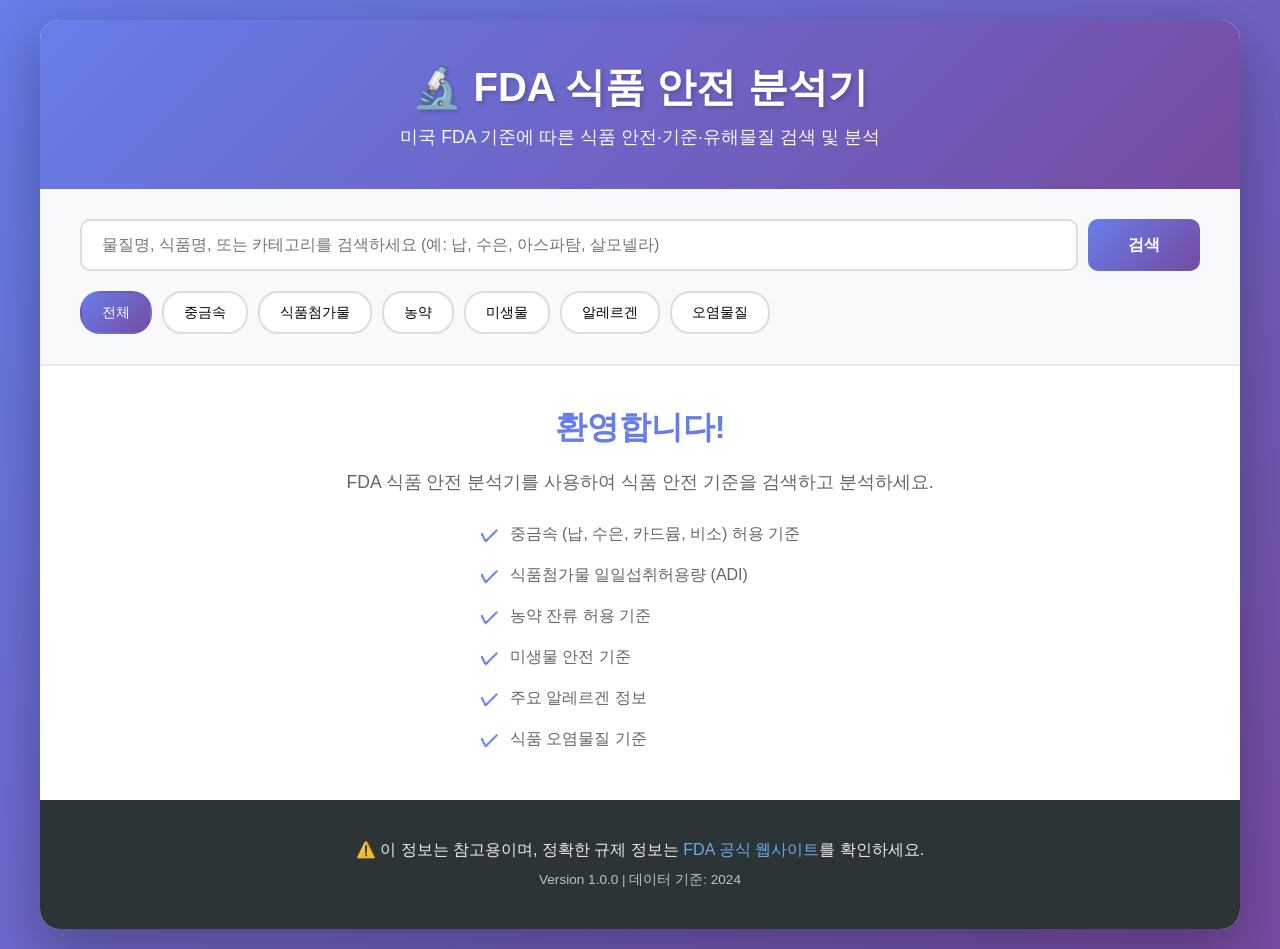
==== index.html @ 520efe3a "Add FDA food safety analyzer web application - Implement comprehensive FDA food safety standards dat" ====
<!DOCTYPE html>
<html lang="ko">
<head>
    <meta charset="UTF-8">
    <meta name="viewport" content="width=device-width, initial-scale=1.0">
    <title>FDA 식품 안전 분석기</title>
    <link rel="stylesheet" href="css/styles.css">
</head>
<body>
    <div class="container">
        <header>
            <h1>🔬 FDA 식품 안전 분석기</h1>
            <p class="subtitle">미국 FDA 기준에 따른 식품 안전·기준·유해물질 검색 및 분석</p>
        </header>

        <div class="search-section">
            <div class="search-box">
                <input type="text" id="searchInput" placeholder="물질명, 식품명, 또는 카테고리를 검색하세요 (예: 납, 수은, 아스파탐, 살모넬라)">
                <button id="searchBtn">검색</button>
            </div>

            <div class="filter-buttons">
                <button class="filter-btn active" data-category="all">전체</button>
                <button class="filter-btn" data-category="heavyMetals">중금속</button>
                <button class="filter-btn" data-category="additives">식품첨가물</button>
                <button class="filter-btn" data-category="pesticides">농약</button>
                <button class="filter-btn" data-category="microbiological">미생물</button>
                <button class="filter-btn" data-category="allergens">알레르겐</button>
                <button class="filter-btn" data-category="contaminants">오염물질</button>
            </div>
        </div>

        <div id="results" class="results-section">
            <div class="welcome-message">
                <h2>환영합니다!</h2>
                <p>FDA 식품 안전 분석기를 사용하여 식품 안전 기준을 검색하고 분석하세요.</p>
                <ul>
                    <li>중금속 (납, 수은, 카드뮴, 비소) 허용 기준</li>
                    <li>식품첨가물 일일섭취허용량 (ADI)</li>
                    <li>농약 잔류 허용 기준</li>
                    <li>미생물 안전 기준</li>
                    <li>주요 알레르겐 정보</li>
                    <li>식품 오염물질 기준</li>
                </ul>
            </div>
        </div>

        <div class="stats-section" id="statsSection" style="display: none;">
            <h3>검색 통계</h3>
            <div class="stats-grid">
                <div class="stat-card">
                    <div class="stat-number" id="totalResults">0</div>
                    <div class="stat-label">검색 결과</div>
                </div>
                <div class="stat-card">
                    <div class="stat-number" id="highSeverity">0</div>
                    <div class="stat-label">높은 위험도</div>
                </div>
                <div class="stat-card">
                    <div class="stat-number" id="fdaApproved">0</div>
                    <div class="stat-label">FDA 승인</div>
                </div>
            </div>
        </div>

        <footer>
            <p>⚠️ 이 정보는 참고용이며, 정확한 규제 정보는 <a href="https://www.fda.gov" target="_blank">FDA 공식 웹사이트</a>를 확인하세요.</p>
            <p class="version">Version 1.0.0 | 데이터 기준: 2024</p>
        </footer>
    </div>

    <script src="js/app.js"></script>
</body>
</html>
---- css/styles.css ----
* {
    margin: 0;
    padding: 0;
    box-sizing: border-box;
}

body {
    font-family: 'Segoe UI', Tahoma, Geneva, Verdana, sans-serif;
    background: linear-gradient(135deg, #667eea 0%, #764ba2 100%);
    min-height: 100vh;
    padding: 20px;
    color: #333;
}

.container {
    max-width: 1200px;
    margin: 0 auto;
    background: white;
    border-radius: 20px;
    box-shadow: 0 20px 60px rgba(0, 0, 0, 0.3);
    overflow: hidden;
}

header {
    background: linear-gradient(135deg, #667eea 0%, #764ba2 100%);
    color: white;
    padding: 40px;
    text-align: center;
}

header h1 {
    font-size: 2.5em;
    margin-bottom: 10px;
    text-shadow: 2px 2px 4px rgba(0, 0, 0, 0.2);
}

.subtitle {
    font-size: 1.1em;
    opacity: 0.95;
}

.search-section {
    padding: 30px 40px;
    background: #f8f9fa;
    border-bottom: 2px solid #e9ecef;
}

.search-box {
    display: flex;
    gap: 10px;
    margin-bottom: 20px;
}

#searchInput {
    flex: 1;
    padding: 15px 20px;
    border: 2px solid #ddd;
    border-radius: 10px;
    font-size: 1em;
    transition: all 0.3s ease;
}

#searchInput:focus {
    outline: none;
    border-color: #667eea;
    box-shadow: 0 0 0 3px rgba(102, 126, 234, 0.1);
}

#searchBtn {
    padding: 15px 40px;
    background: linear-gradient(135deg, #667eea 0%, #764ba2 100%);
    color: white;
    border: none;
    border-radius: 10px;
    font-size: 1em;
    font-weight: bold;
    cursor: pointer;
    transition: transform 0.2s ease, box-shadow 0.2s ease;
}

#searchBtn:hover {
    transform: translateY(-2px);
    box-shadow: 0 5px 15px rgba(102, 126, 234, 0.4);
}

#searchBtn:active {
    transform: translateY(0);
}

.filter-buttons {
    display: flex;
    flex-wrap: wrap;
    gap: 10px;
}

.filter-btn {
    padding: 10px 20px;
    background: white;
    border: 2px solid #ddd;
    border-radius: 20px;
    cursor: pointer;
    transition: all 0.3s ease;
    font-size: 0.9em;
}

.filter-btn:hover {
    border-color: #667eea;
    color: #667eea;
}

.filter-btn.active {
    background: linear-gradient(135deg, #667eea 0%, #764ba2 100%);
    color: white;
    border-color: transparent;
}

.results-section {
    padding: 40px;
    min-height: 400px;
}

.welcome-message {
    text-align: center;
    color: #666;
}

.welcome-message h2 {
    color: #667eea;
    margin-bottom: 20px;
    font-size: 2em;
}

.welcome-message p {
    font-size: 1.1em;
    margin-bottom: 20px;
}

.welcome-message ul {
    list-style: none;
    padding: 0;
    display: inline-block;
    text-align: left;
}

.welcome-message li {
    padding: 10px 0;
    position: relative;
    padding-left: 30px;
}

.welcome-message li:before {
    content: "✓";
    position: absolute;
    left: 0;
    color: #667eea;
    font-weight: bold;
    font-size: 1.2em;
}

.result-card {
    background: white;
    border: 2px solid #e9ecef;
    border-radius: 15px;
    padding: 25px;
    margin-bottom: 20px;
    transition: all 0.3s ease;
    box-shadow: 0 2px 5px rgba(0, 0, 0, 0.05);
}

.result-card:hover {
    transform: translateY(-5px);
    box-shadow: 0 10px 25px rgba(0, 0, 0, 0.1);
    border-color: #667eea;
}

.result-header {
    display: flex;
    justify-content: space-between;
    align-items: center;
    margin-bottom: 15px;
    flex-wrap: wrap;
    gap: 10px;
}

.result-title {
    font-size: 1.5em;
    color: #333;
    font-weight: bold;
}

.result-category {
    display: inline-block;
    padding: 5px 15px;
    border-radius: 20px;
    font-size: 0.85em;
    font-weight: bold;
    background: #e9ecef;
    color: #666;
}

.category-heavyMetals {
    background: #ff6b6b;
    color: white;
}

.category-additives {
    background: #4ecdc4;
    color: white;
}

.category-pesticides {
    background: #95e1d3;
    color: #333;
}

.category-microbiological {
    background: #f38181;
    color: white;
}

.category-allergens {
    background: #ffd93d;
    color: #333;
}

.category-contaminants {
    background: #6c5ce7;
    color: white;
}

.result-body {
    line-height: 1.8;
}

.result-row {
    padding: 8px 0;
    border-bottom: 1px solid #f1f3f5;
}

.result-row:last-child {
    border-bottom: none;
}

.result-label {
    font-weight: bold;
    color: #667eea;
    display: inline-block;
    min-width: 120px;
}

.result-value {
    color: #555;
}

.severity-badge {
    display: inline-block;
    padding: 3px 10px;
    border-radius: 12px;
    font-size: 0.85em;
    font-weight: bold;
}

.severity-높음 {
    background: #ff6b6b;
    color: white;
}

.status-badge {
    display: inline-block;
    padding: 3px 10px;
    border-radius: 12px;
    font-size: 0.85em;
    font-weight: bold;
    background: #51cf66;
    color: white;
}

.applies-to {
    display: flex;
    flex-wrap: wrap;
    gap: 5px;
    margin-top: 5px;
}

.applies-to-item {
    background: #f1f3f5;
    padding: 3px 10px;
    border-radius: 10px;
    font-size: 0.85em;
    color: #666;
}

.stats-section {
    padding: 30px 40px;
    background: #f8f9fa;
    border-top: 2px solid #e9ecef;
}

.stats-section h3 {
    text-align: center;
    color: #667eea;
    margin-bottom: 20px;
}

.stats-grid {
    display: grid;
    grid-template-columns: repeat(auto-fit, minmax(200px, 1fr));
    gap: 20px;
}

.stat-card {
    background: white;
    padding: 20px;
    border-radius: 10px;
    text-align: center;
    box-shadow: 0 2px 10px rgba(0, 0, 0, 0.05);
}

.stat-number {
    font-size: 2.5em;
    font-weight: bold;
    color: #667eea;
    margin-bottom: 5px;
}

.stat-label {
    color: #666;
    font-size: 0.9em;
}

.no-results {
    text-align: center;
    padding: 60px 20px;
    color: #999;
}

.no-results-icon {
    font-size: 4em;
    margin-bottom: 20px;
}

.no-results h3 {
    color: #666;
    margin-bottom: 10px;
}

footer {
    background: #2d3436;
    color: white;
    padding: 30px 40px;
    text-align: center;
}

footer p {
    margin: 10px 0;
    opacity: 0.9;
}

footer a {
    color: #74b9ff;
    text-decoration: none;
}

footer a:hover {
    text-decoration: underline;
}

.version {
    font-size: 0.85em;
    opacity: 0.7;
}

@media (max-width: 768px) {
    body {
        padding: 10px;
    }

    header h1 {
        font-size: 1.8em;
    }

    .subtitle {
        font-size: 0.9em;
    }

    .search-section,
    .results-section,
    .stats-section {
        padding: 20px;
    }

    .search-box {
        flex-direction: column;
    }

    #searchBtn {
        width: 100%;
    }

    .result-header {
        flex-direction: column;
        align-items: flex-start;
    }

    .stats-grid {
        grid-template-columns: 1fr;
    }
}
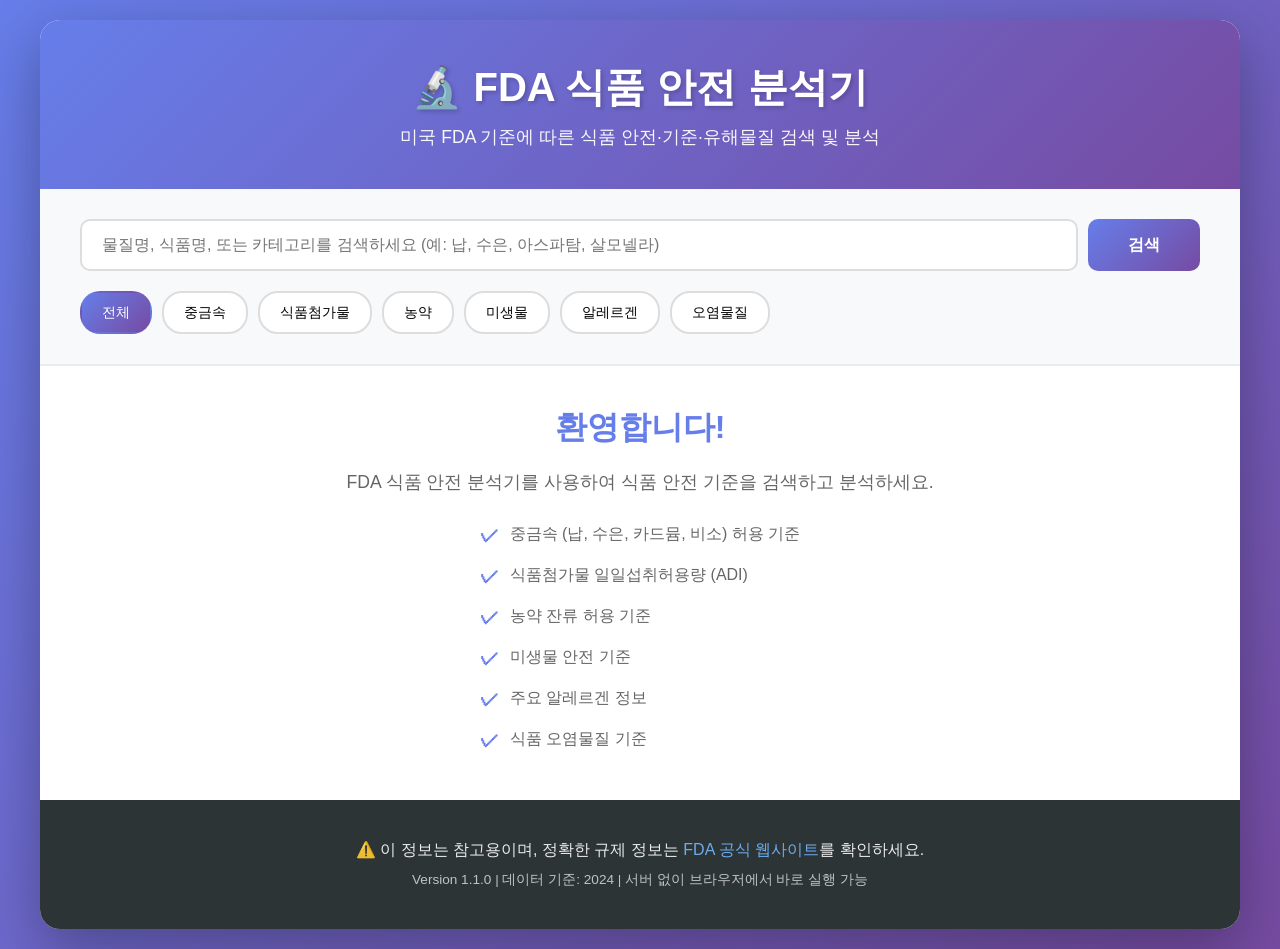
==== commit 627eb2ac: "Enable direct browser execution without server - Convert JSON data to JavaScript module (fda-data.js" ====
--- a/index.html
+++ b/index.html
@@ -65,10 +65,13 @@
 
         <footer>
             <p>⚠️ 이 정보는 참고용이며, 정확한 규제 정보는 <a href="https://www.fda.gov" target="_blank">FDA 공식 웹사이트</a>를 확인하세요.</p>
-            <p class="version">Version 1.0.0 | 데이터 기준: 2024</p>
+            <p class="version">Version 1.1.0 | 데이터 기준: 2024 | 서버 없이 브라우저에서 바로 실행 가능</p>
         </footer>
     </div>
 
+    <!-- FDA 데이터를 먼저 로드 -->
+    <script src="js/fda-data.js"></script>
+    <!-- 메인 애플리케이션 로직 -->
     <script src="js/app.js"></script>
 </body>
 </html>
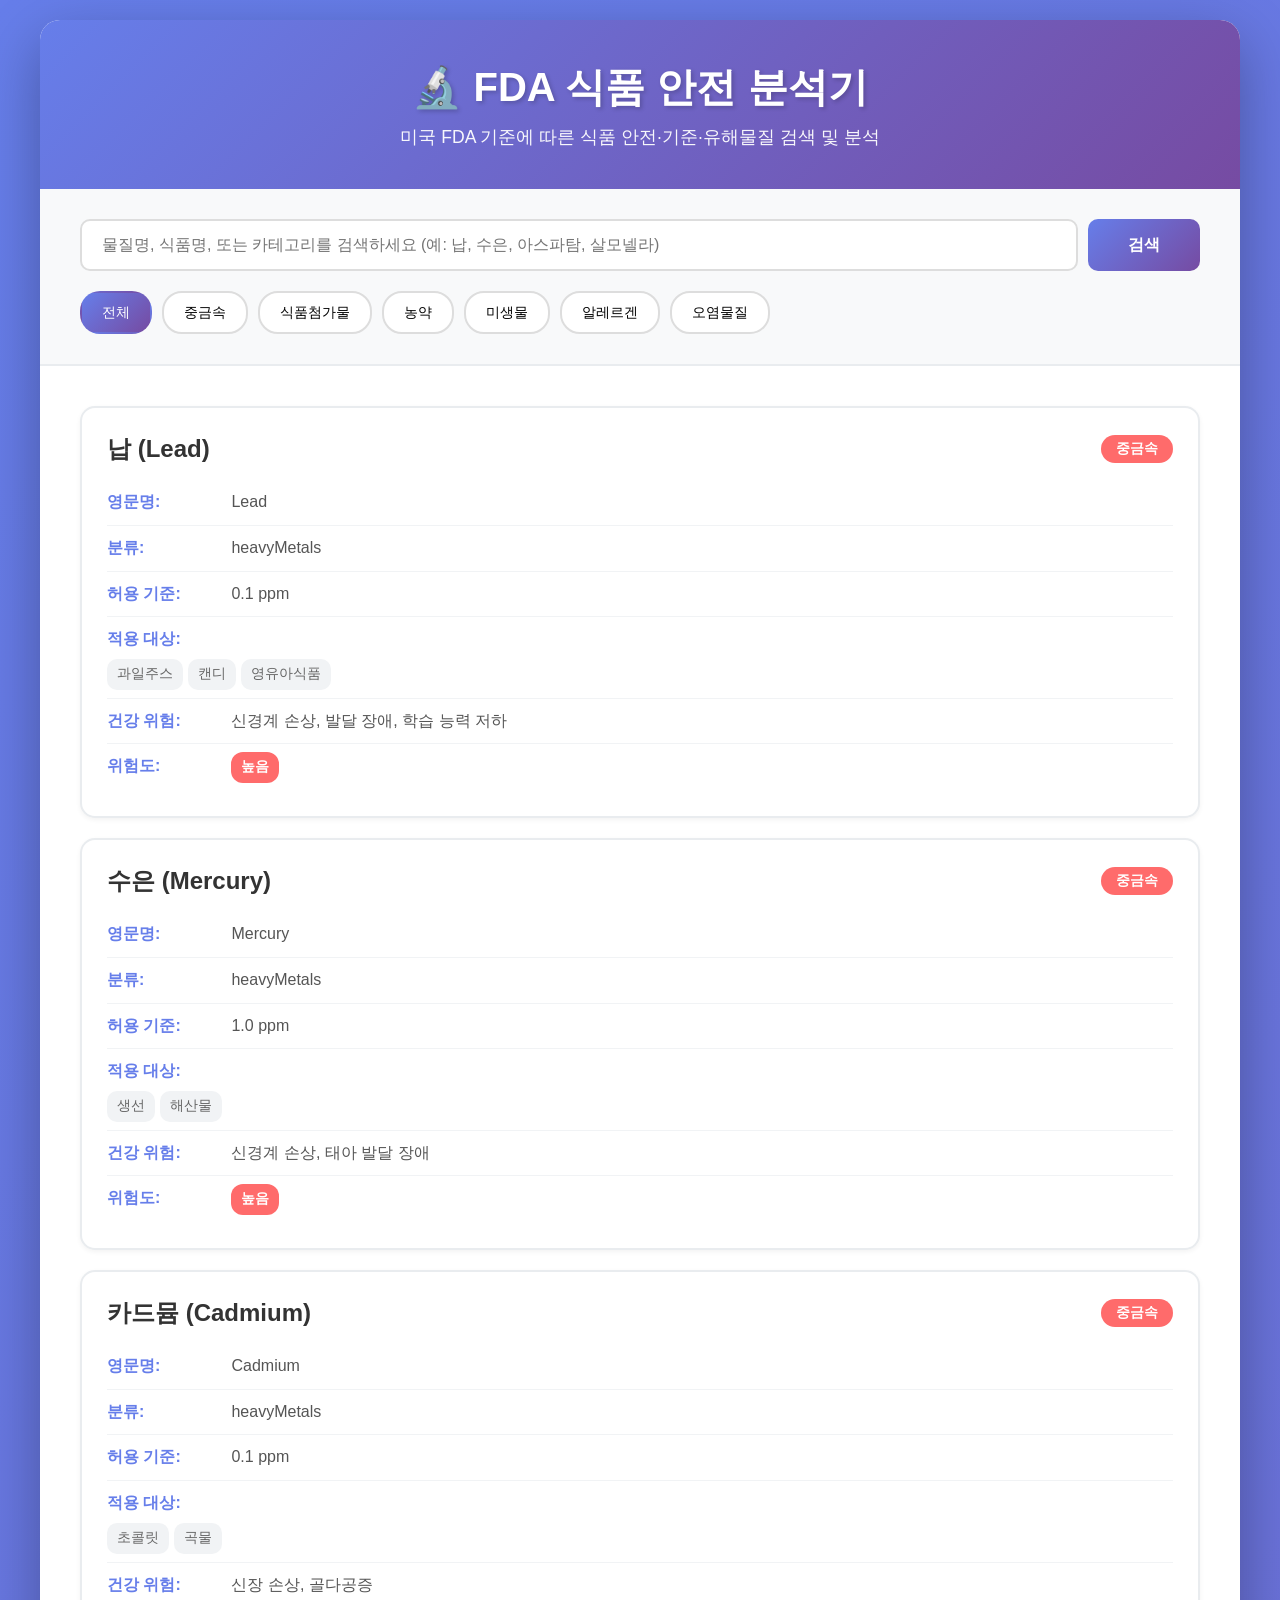
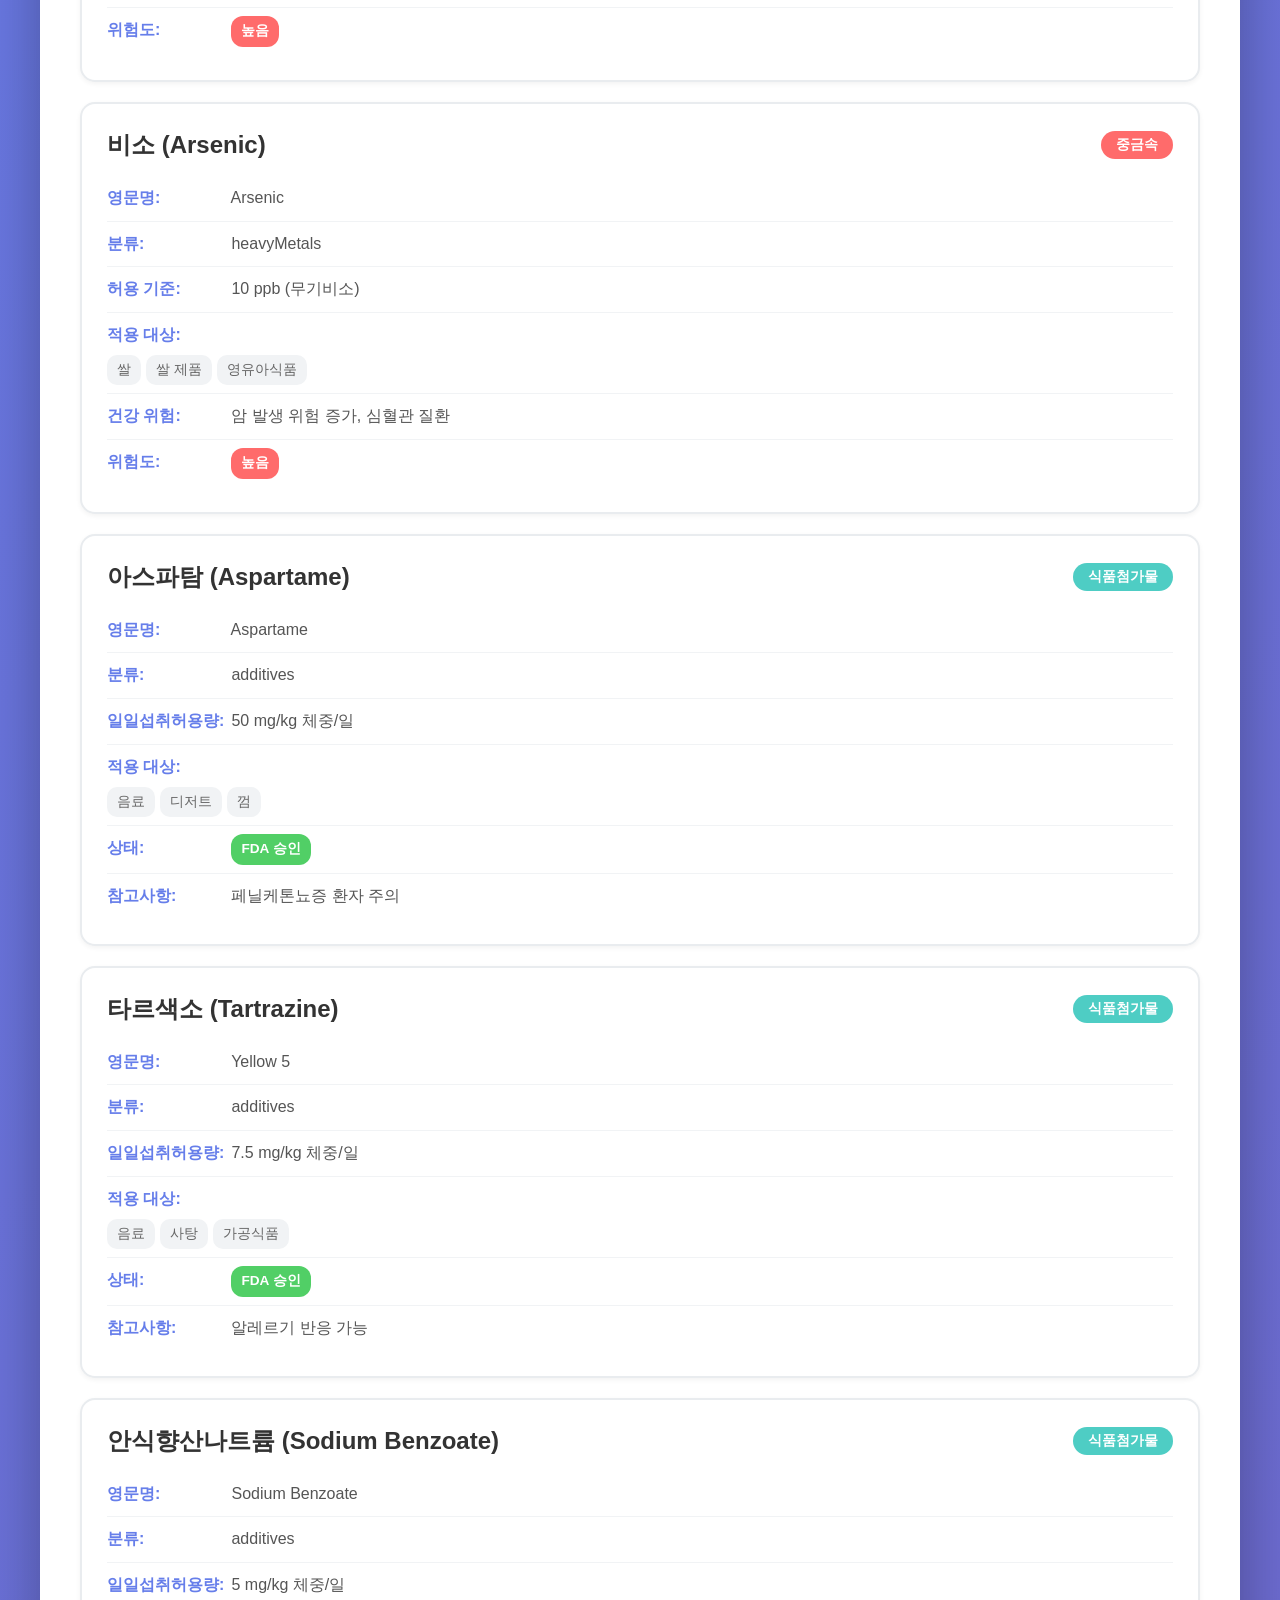
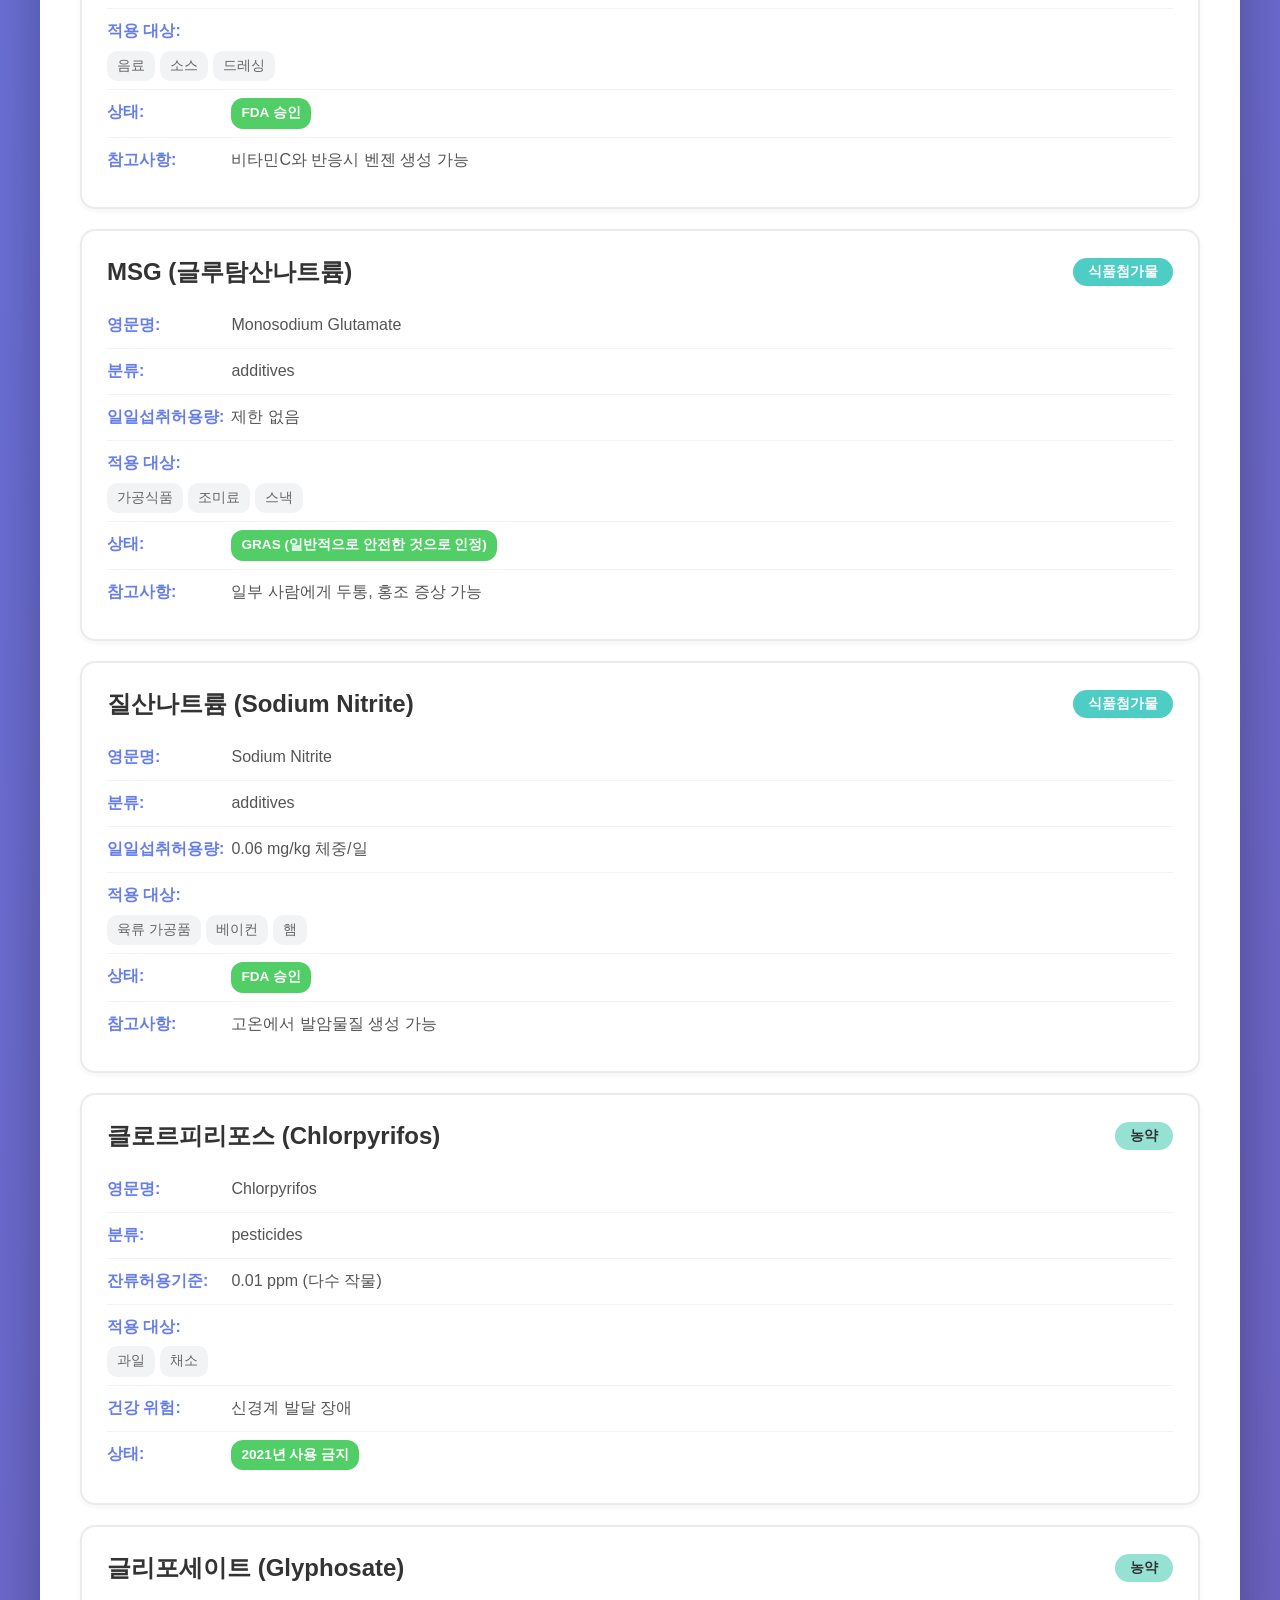
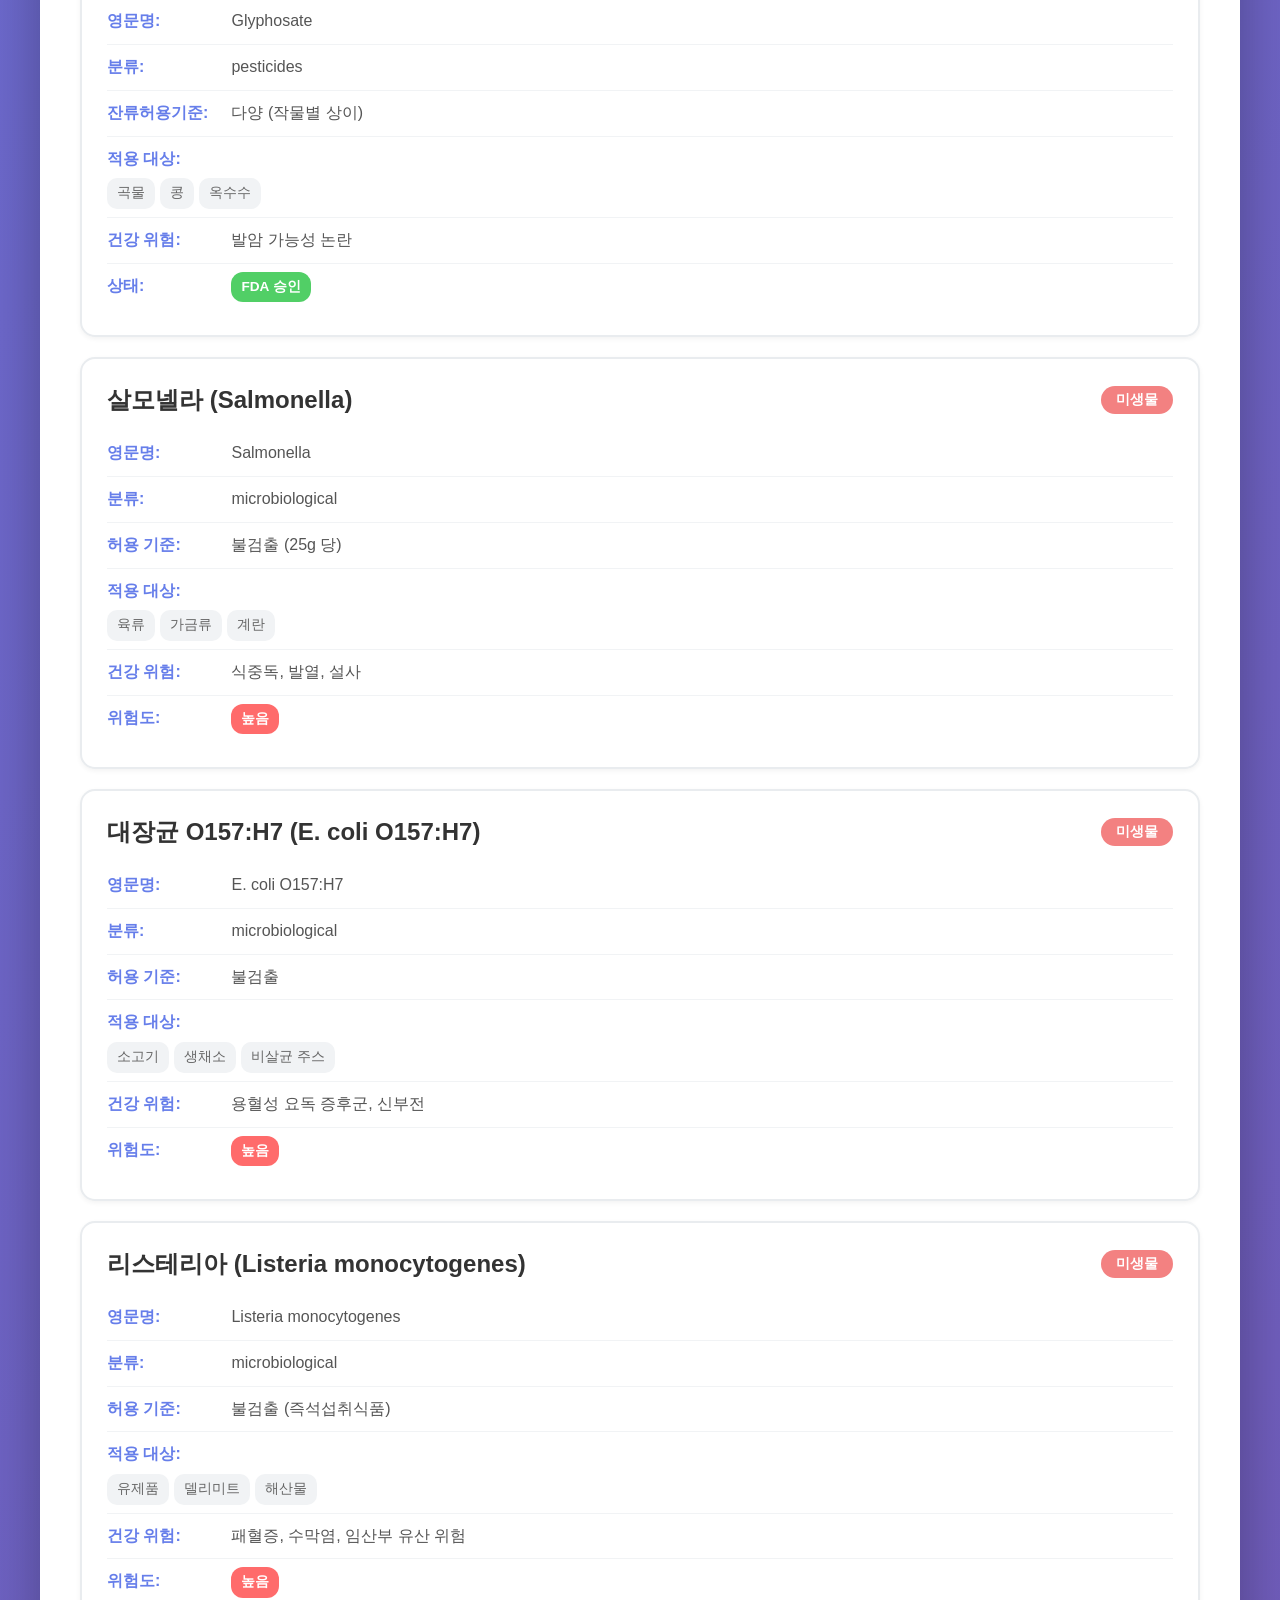
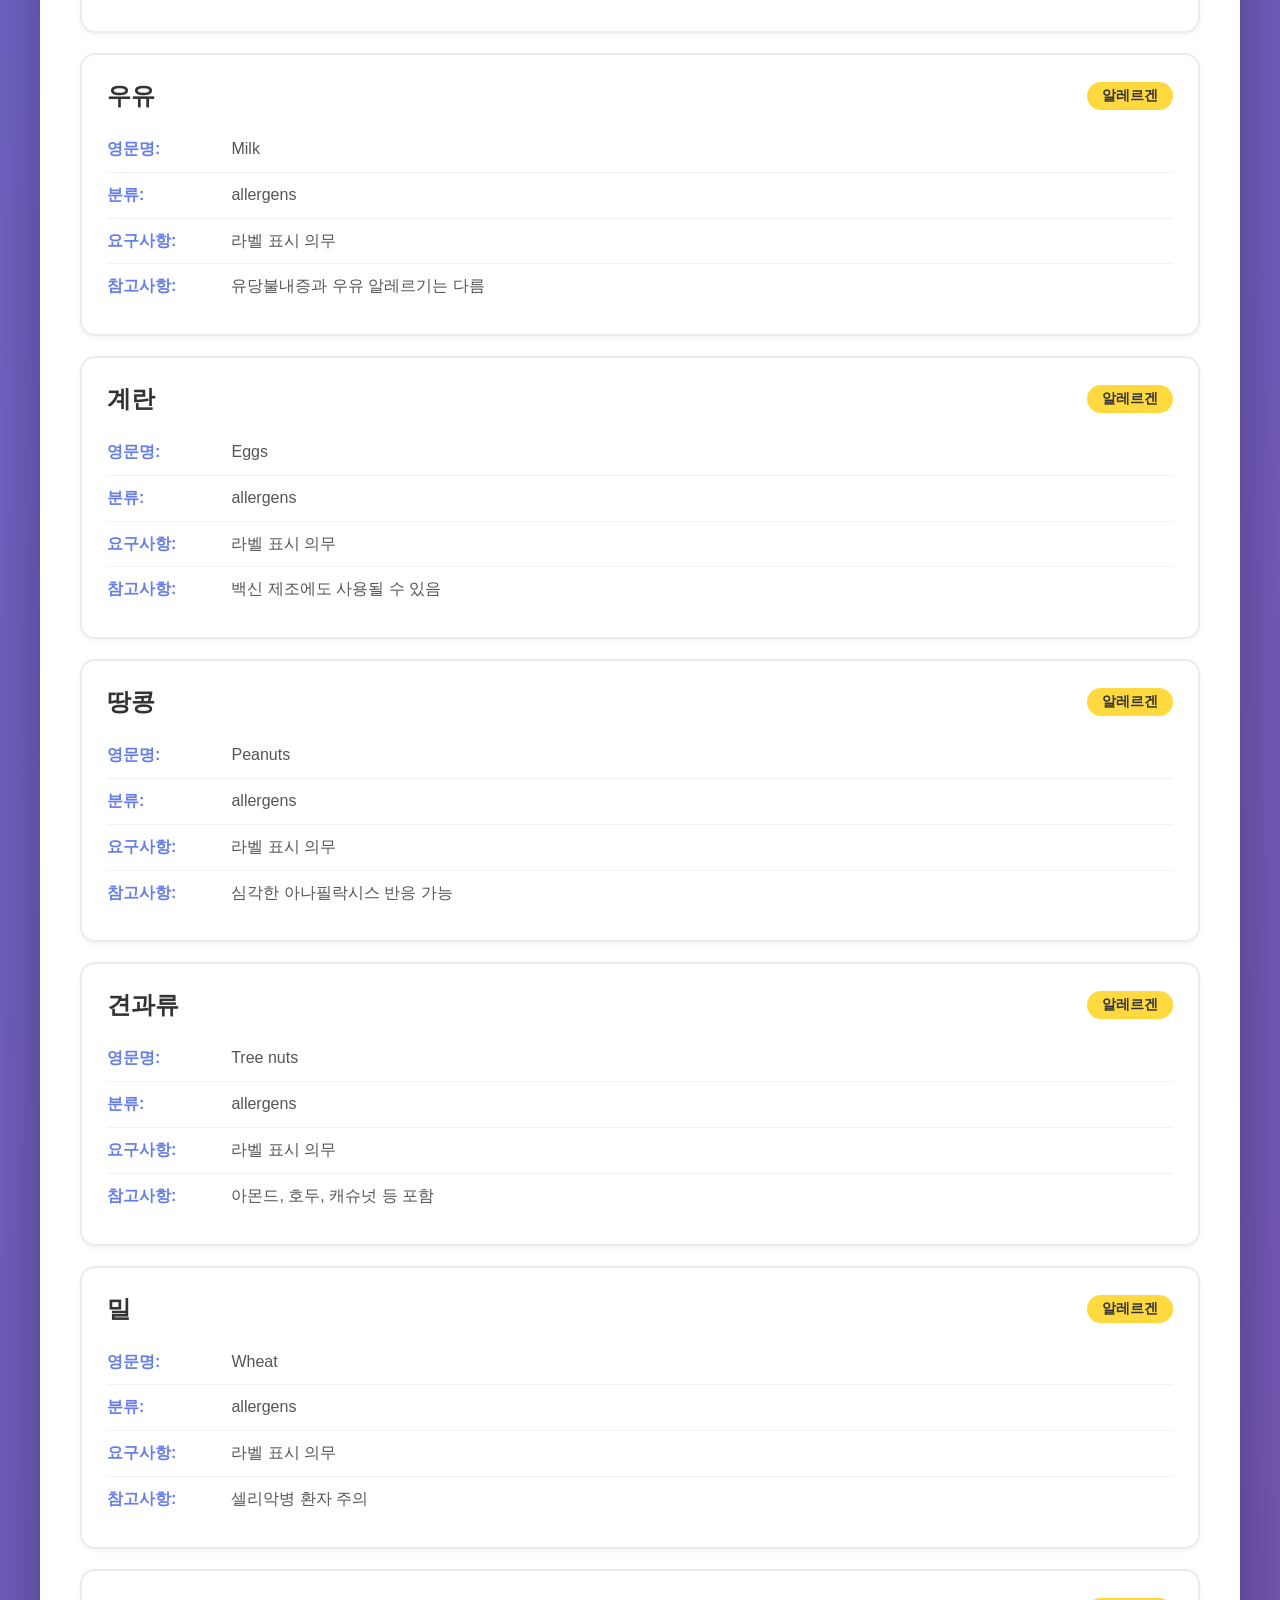
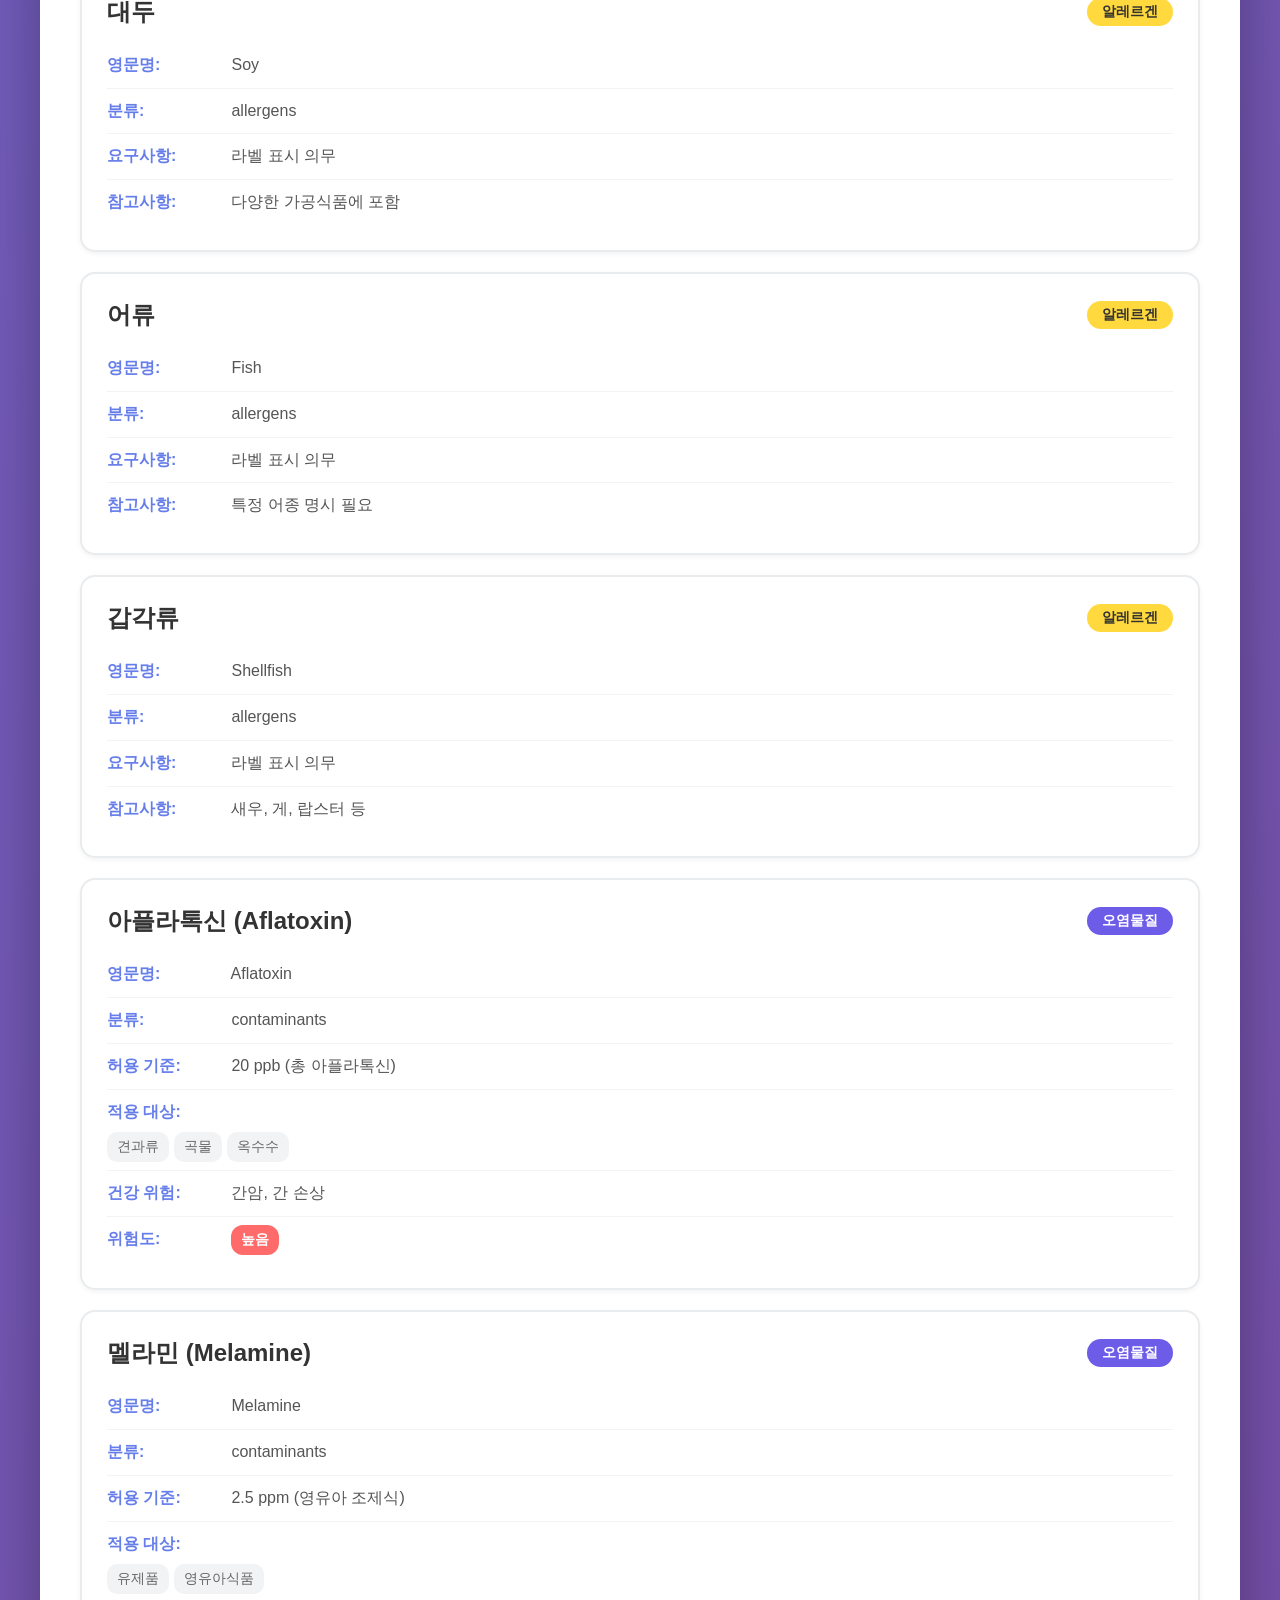
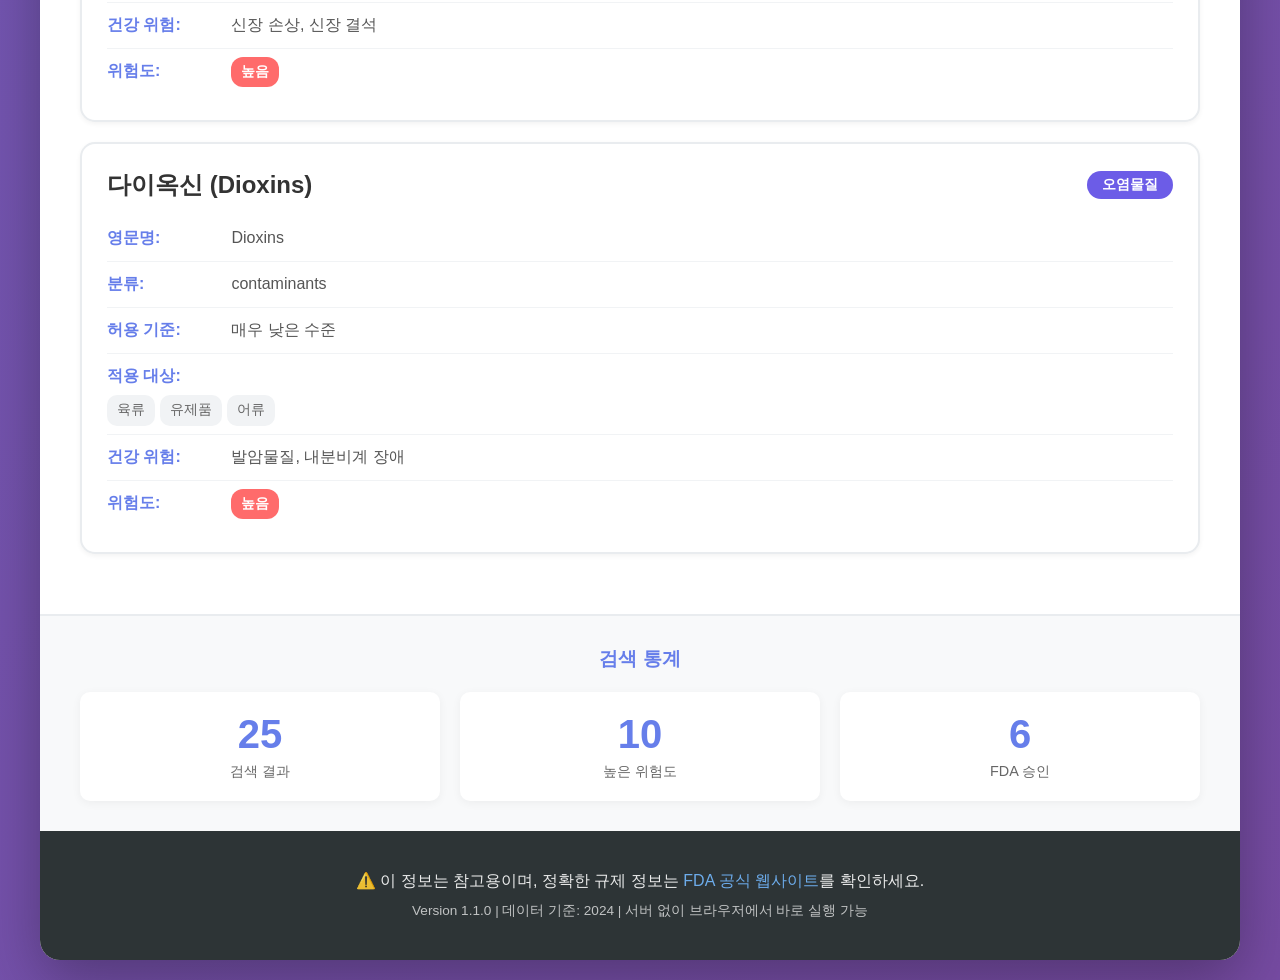
==== commit 5cad20e8: "Fix app not loading - improve initial display - Auto-load all data on page load instead of showing o" ====
--- a/index.html
+++ b/index.html
@@ -32,16 +32,20 @@
 
         <div id="results" class="results-section">
             <div class="welcome-message">
-                <h2>환영합니다!</h2>
-                <p>FDA 식품 안전 분석기를 사용하여 식품 안전 기준을 검색하고 분석하세요.</p>
-                <ul>
-                    <li>중금속 (납, 수은, 카드뮴, 비소) 허용 기준</li>
-                    <li>식품첨가물 일일섭취허용량 (ADI)</li>
-                    <li>농약 잔류 허용 기준</li>
-                    <li>미생물 안전 기준</li>
-                    <li>주요 알레르겐 정보</li>
-                    <li>식품 오염물질 기준</li>
-                </ul>
+                <h2>🔬 FDA 식품 안전 데이터베이스</h2>
+                <p><strong>데이터 로딩 중...</strong></p>
+                <p>잠시만 기다려주세요. 모든 FDA 기준 데이터를 불러오고 있습니다.</p>
+                <div style="margin-top: 20px; padding: 15px; background: #f0f0f0; border-radius: 8px;">
+                    <p style="margin: 0;"><strong>포함된 데이터:</strong></p>
+                    <ul style="margin-top: 10px;">
+                        <li>중금속 (납, 수은, 카드뮴, 비소) 허용 기준</li>
+                        <li>식품첨가물 일일섭취허용량 (ADI)</li>
+                        <li>농약 잔류 허용 기준</li>
+                        <li>미생물 안전 기준</li>
+                        <li>주요 알레르겐 정보</li>
+                        <li>식품 오염물질 기준</li>
+                    </ul>
+                </div>
             </div>
         </div>
 
